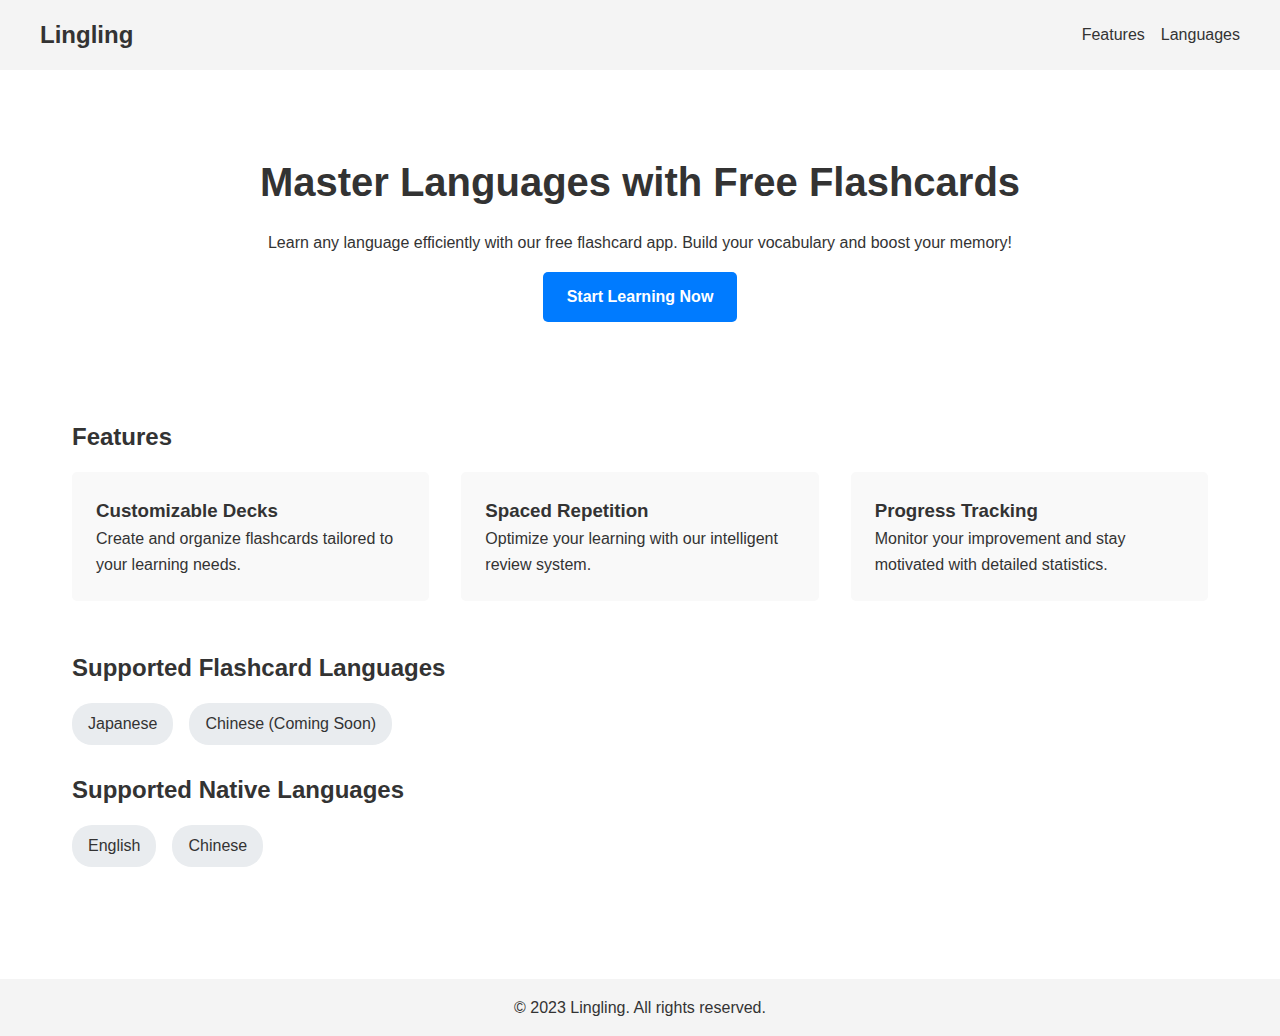
==== index.html @ 1ff1b2c2 "landing page" ====
<!DOCTYPE html>
<html lang="en">
  <head>
    <meta charset="UTF-8" />
    <meta name="viewport" content="width=device-width, initial-scale=1.0" />
    <title>Lingling - Free Language Flashcards</title>
    <link rel="stylesheet" href="styles.css" />
  </head>
  <body>
    <header>
      <nav>
        <div class="logo">Lingling</div>
        <ul>
          <li><a href="#features">Features</a></li>
          <li><a href="#languages">Languages</a></li>
        </ul>
      </nav>
    </header>

    <main>
      <section id="hero">
        <h1>Master Languages with Free Flashcards</h1>
        <p>
          Learn any language efficiently with our free flashcard app. Build your
          vocabulary and boost your memory!
        </p>
        <a href="#" class="cta-button">Start Learning Now</a>
      </section>

      <section id="features">
        <h2>Features</h2>
        <div class="feature-grid">
          <div class="feature">
            <h3>Customizable Decks</h3>
            <p>
              Create and organize flashcards tailored to your learning needs.
            </p>
          </div>
          <div class="feature">
            <h3>Spaced Repetition</h3>
            <p>Optimize your learning with our intelligent review system.</p>
          </div>
          <div class="feature">
            <h3>Progress Tracking</h3>
            <p>
              Monitor your improvement and stay motivated with detailed
              statistics.
            </p>
          </div>
        </div>
      </section>

      <section id="languages">
        <h2>Supported Flashcard Languages</h2>
        <ul class="language-list">
          <li>Japanese</li>
          <li>Chinese (Coming Soon)</li>
          <!-- Add more languages as needed -->
        </ul>
        <br />
        <h2>Supported Native Languages</h2>
        <ul class="language-list">
          <li>English</li>
          <li>Chinese</li>
          <!-- Add more languages as needed -->
        </ul>
      </section>
    </main>

    <footer>
      <p>&copy; 2023 Lingling. All rights reserved.</p>
    </footer>

    <script src="script.js"></script>
  </body>
</html>
---- styles.css ----
/* Reset and base styles */
* {
    margin: 0;
    padding: 0;
    box-sizing: border-box;
}

body {
    font-family: Arial, sans-serif;
    line-height: 1.6;
    color: #333;
}

/* Header and navigation */
header {
    background-color: #f4f4f4;
    padding: 1rem;
}

nav {
    display: flex;
    justify-content: space-between;
    align-items: center;
    max-width: 1200px;
    margin: 0 auto;
}

.logo {
    font-size: 1.5rem;
    font-weight: bold;
}

nav ul {
    display: flex;
    list-style: none;
}

nav ul li {
    margin-left: 1rem;
}

nav ul li a {
    text-decoration: none;
    color: #333;
}

/* Main content */
main {
    max-width: 1200px;
    margin: 0 auto;
    padding: 2rem;
}

section {
    margin-bottom: 3rem;
}

h1, h2 {
    margin-bottom: 1rem;
}

/* Hero section */
#hero {
    text-align: center;
    padding: 3rem 0;
}

#hero h1 {
    font-size: 2.5rem;
    margin-bottom: 1rem;
}

.cta-button {
    display: inline-block;
    background-color: #007bff;
    color: #fff;
    padding: 0.75rem 1.5rem;
    text-decoration: none;
    border-radius: 5px;
    font-weight: bold;
    margin-top: 1rem;
}

/* Features section */
.feature-grid {
    display: grid;
    grid-template-columns: repeat(auto-fit, minmax(250px, 1fr));
    gap: 2rem;
}

.feature {
    background-color: #f9f9f9;
    padding: 1.5rem;
    border-radius: 5px;
}

/* Languages section */
.language-list {
    display: flex;
    flex-wrap: wrap;
    list-style: none;
    gap: 1rem;
}

.language-list li {
    background-color: #e9ecef;
    padding: 0.5rem 1rem;
    border-radius: 20px;
}

/* Pricing section */
.pricing-grid {
    display: grid;
    grid-template-columns: repeat(auto-fit, minmax(250px, 1fr));
    gap: 2rem;
}

.plan {
    background-color: #f9f9f9;
    padding: 2rem;
    border-radius: 5px;
    text-align: center;
}

.plan.featured {
    background-color: #007bff;
    color: #fff;
}

.plan h3 {
    font-size: 1.5rem;
    margin-bottom: 1rem;
}

.plan .price {
    font-size: 1.25rem;
    font-weight: bold;
    margin-bottom: 1rem;
}

.plan ul {
    list-style: none;
    margin-bottom: 1.5rem;
}

.plan ul li {
    margin-bottom: 0.5rem;
}

.plan-button {
    display: inline-block;
    background-color: #28a745;
    color: #fff;
    padding: 0.5rem 1rem;
    text-decoration: none;
    border-radius: 5px;
}

.plan.featured .plan-button {
    background-color: #fff;
    color: #007bff;
}

/* Footer */
footer {
    background-color: #f4f4f4;
    text-align: center;
    padding: 1rem;
    margin-top: 2rem;
}

/* Responsive design */
@media (max-width: 768px) {
    nav {
        flex-direction: column;
    }

    nav ul {
        margin-top: 1rem;
    }

    .feature-grid,
    .pricing-grid {
        grid-template-columns: 1fr;
    }
}
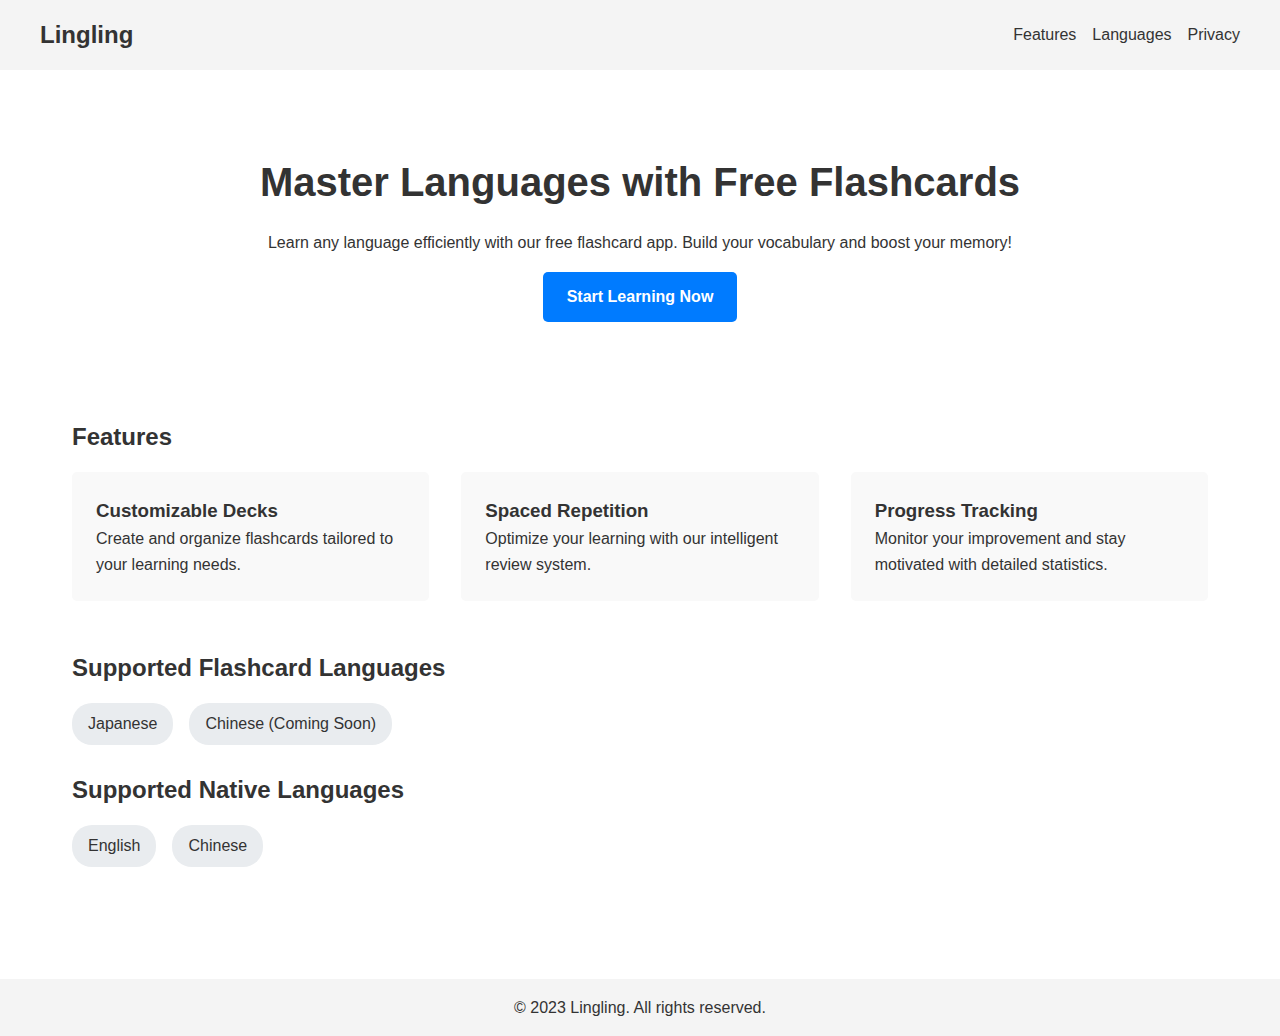
==== commit b5670255: "privacy" ====
--- a/index.html
+++ b/index.html
@@ -13,6 +13,7 @@
         <ul>
           <li><a href="#features">Features</a></li>
           <li><a href="#languages">Languages</a></li>
+          <li><a href="privacy.html">Privacy</a></li>
         </ul>
       </nav>
     </header>
--- a/styles.css
+++ b/styles.css
@@ -183,4 +183,25 @@
     .pricing-grid {
         grid-template-columns: 1fr;
     }
+}
+
+/* Privacy section */
+#privacy {
+    max-width: 800px;
+    margin: 0 auto;
+    padding: 2rem;
+}
+
+#privacy h1 {
+    font-size: 2rem;
+    margin-bottom: 1.5rem;
+}
+
+#privacy ol {
+    margin-left: 1.5rem;
+    margin-bottom: 1.5rem;
+}
+
+#privacy li {
+    margin-bottom: 1rem;
 }